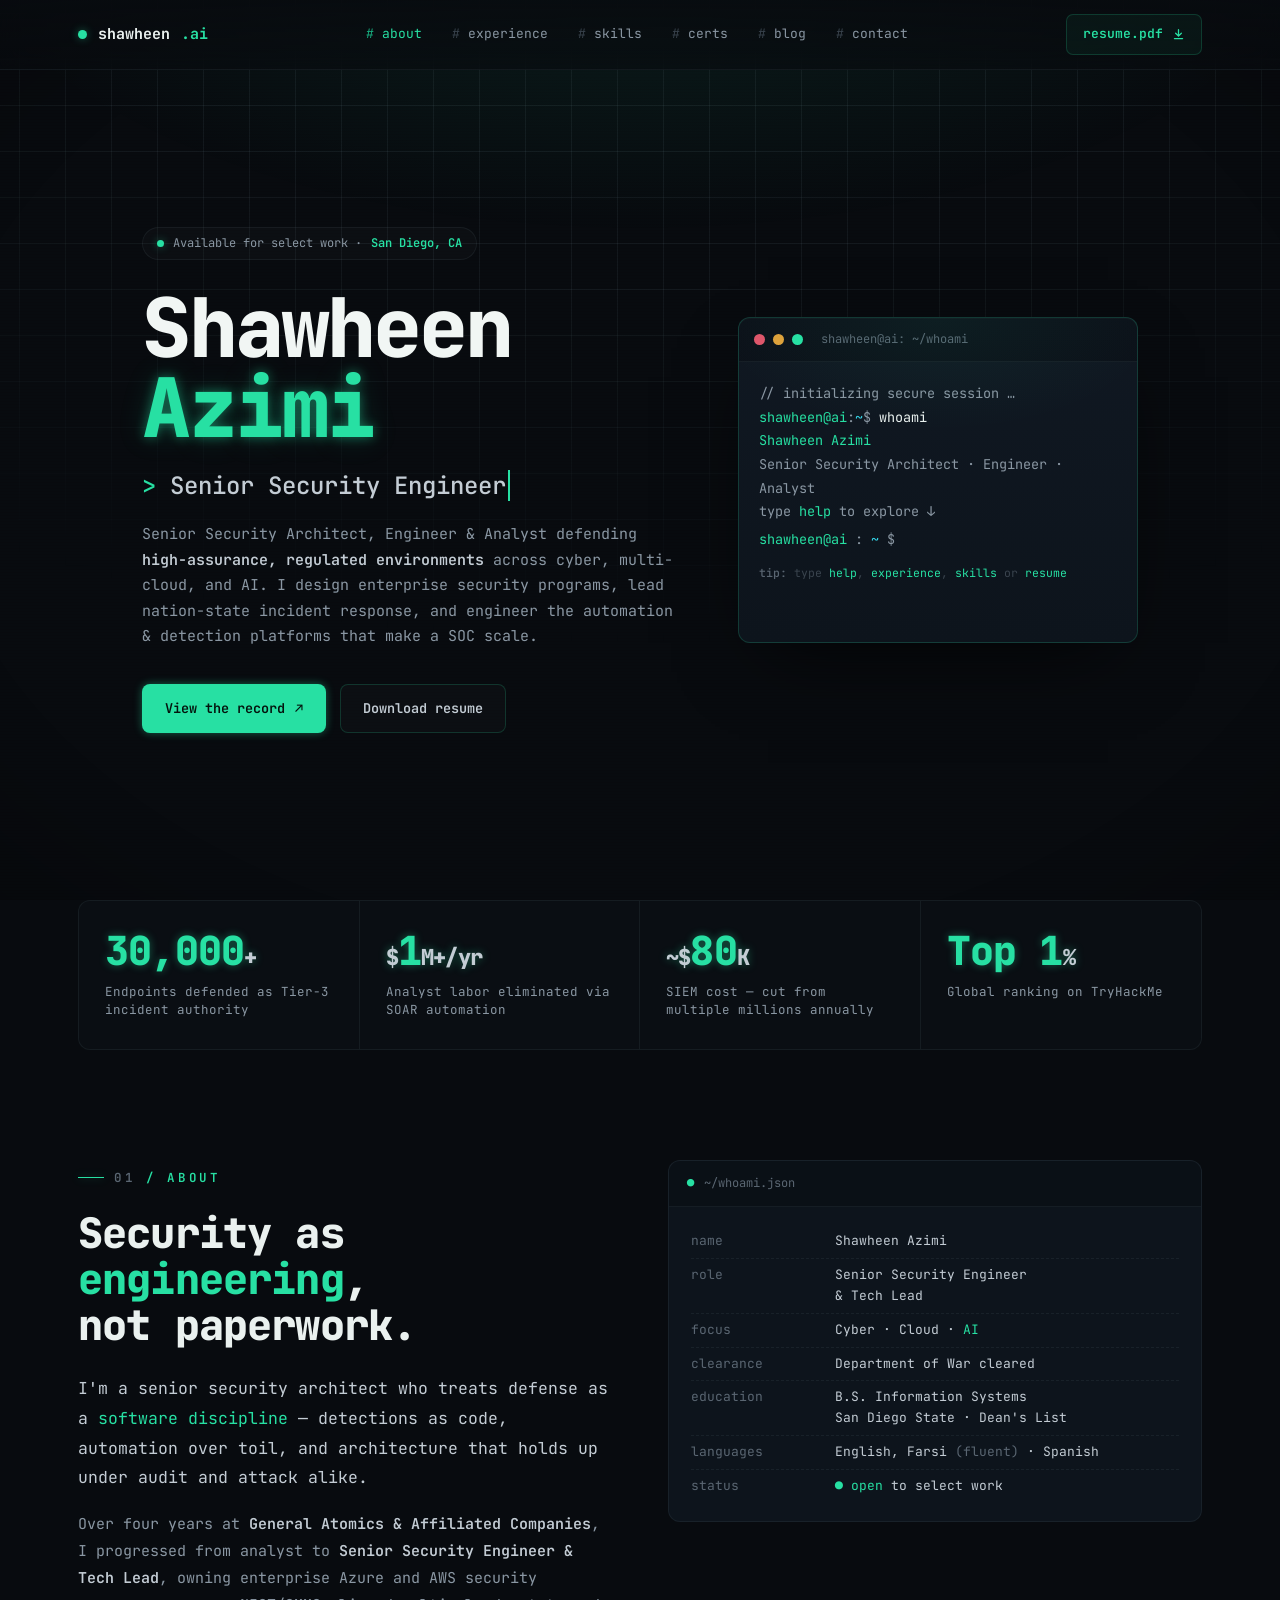
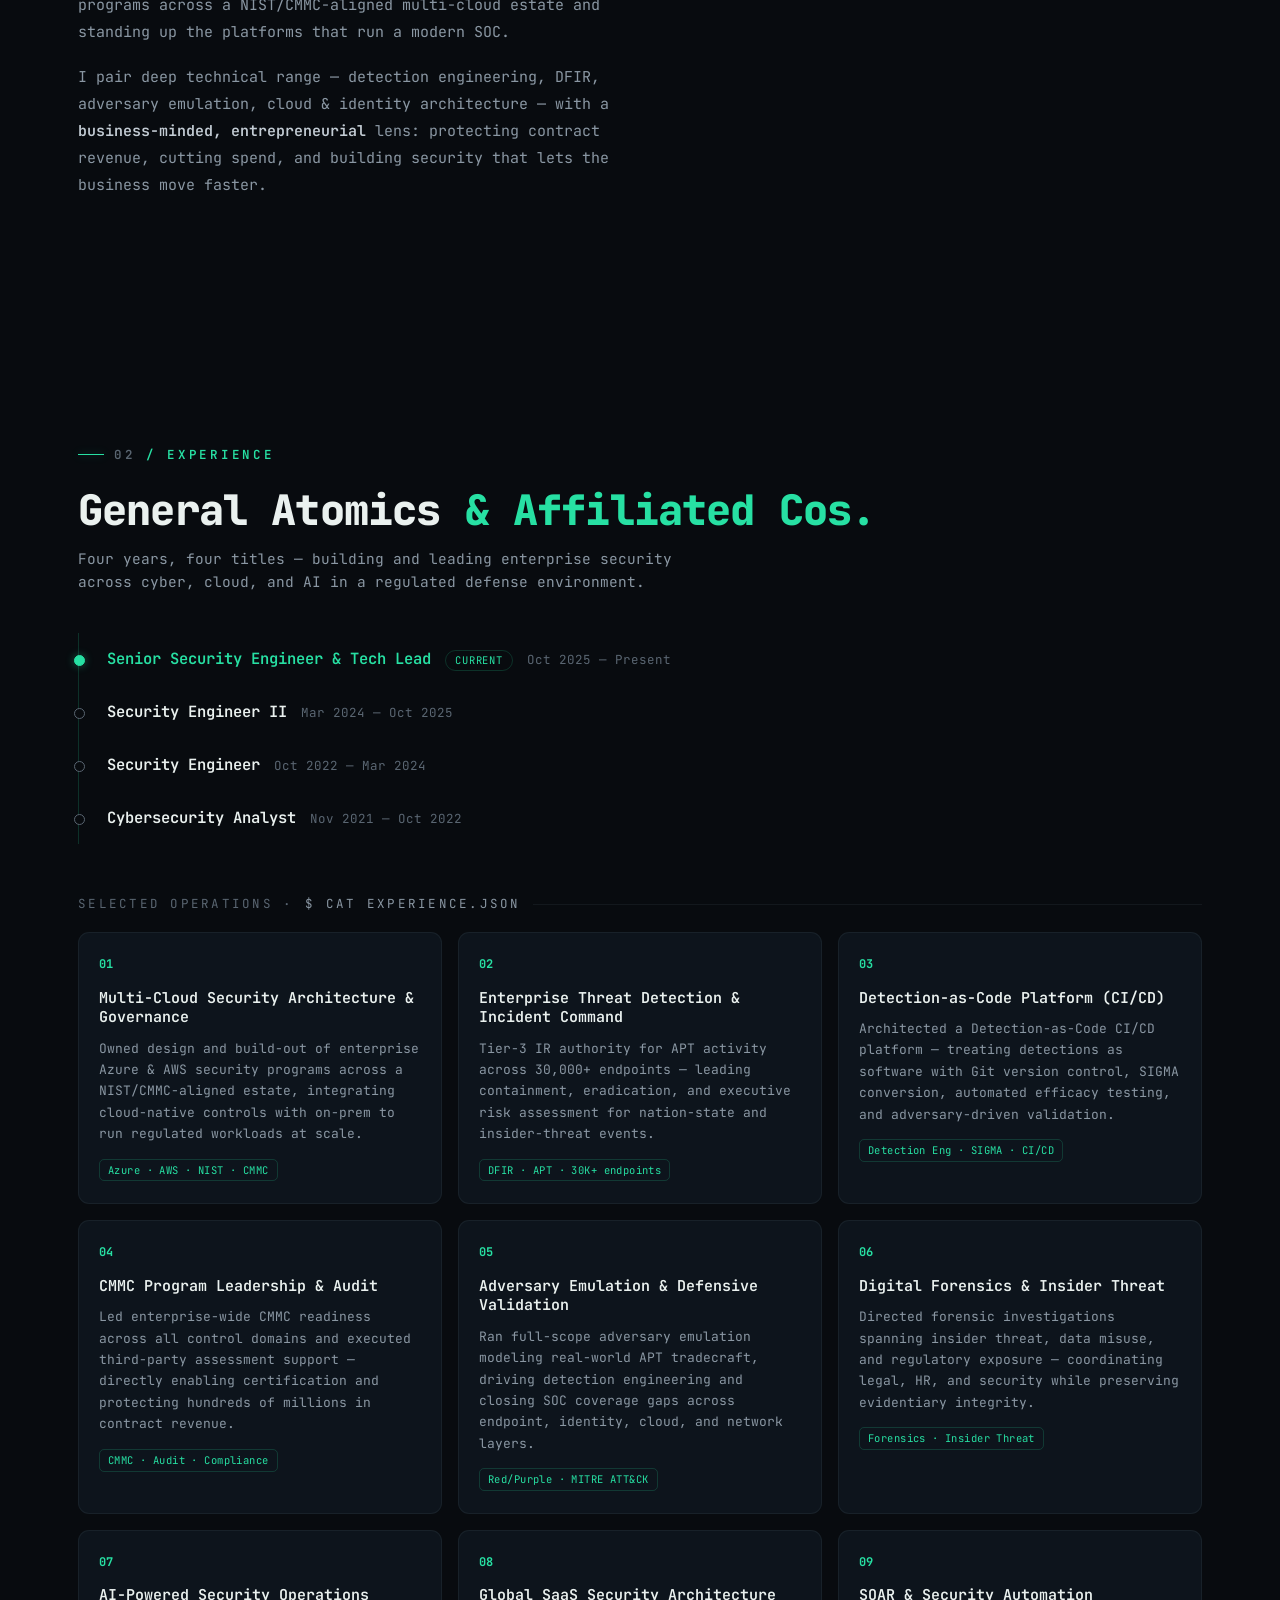
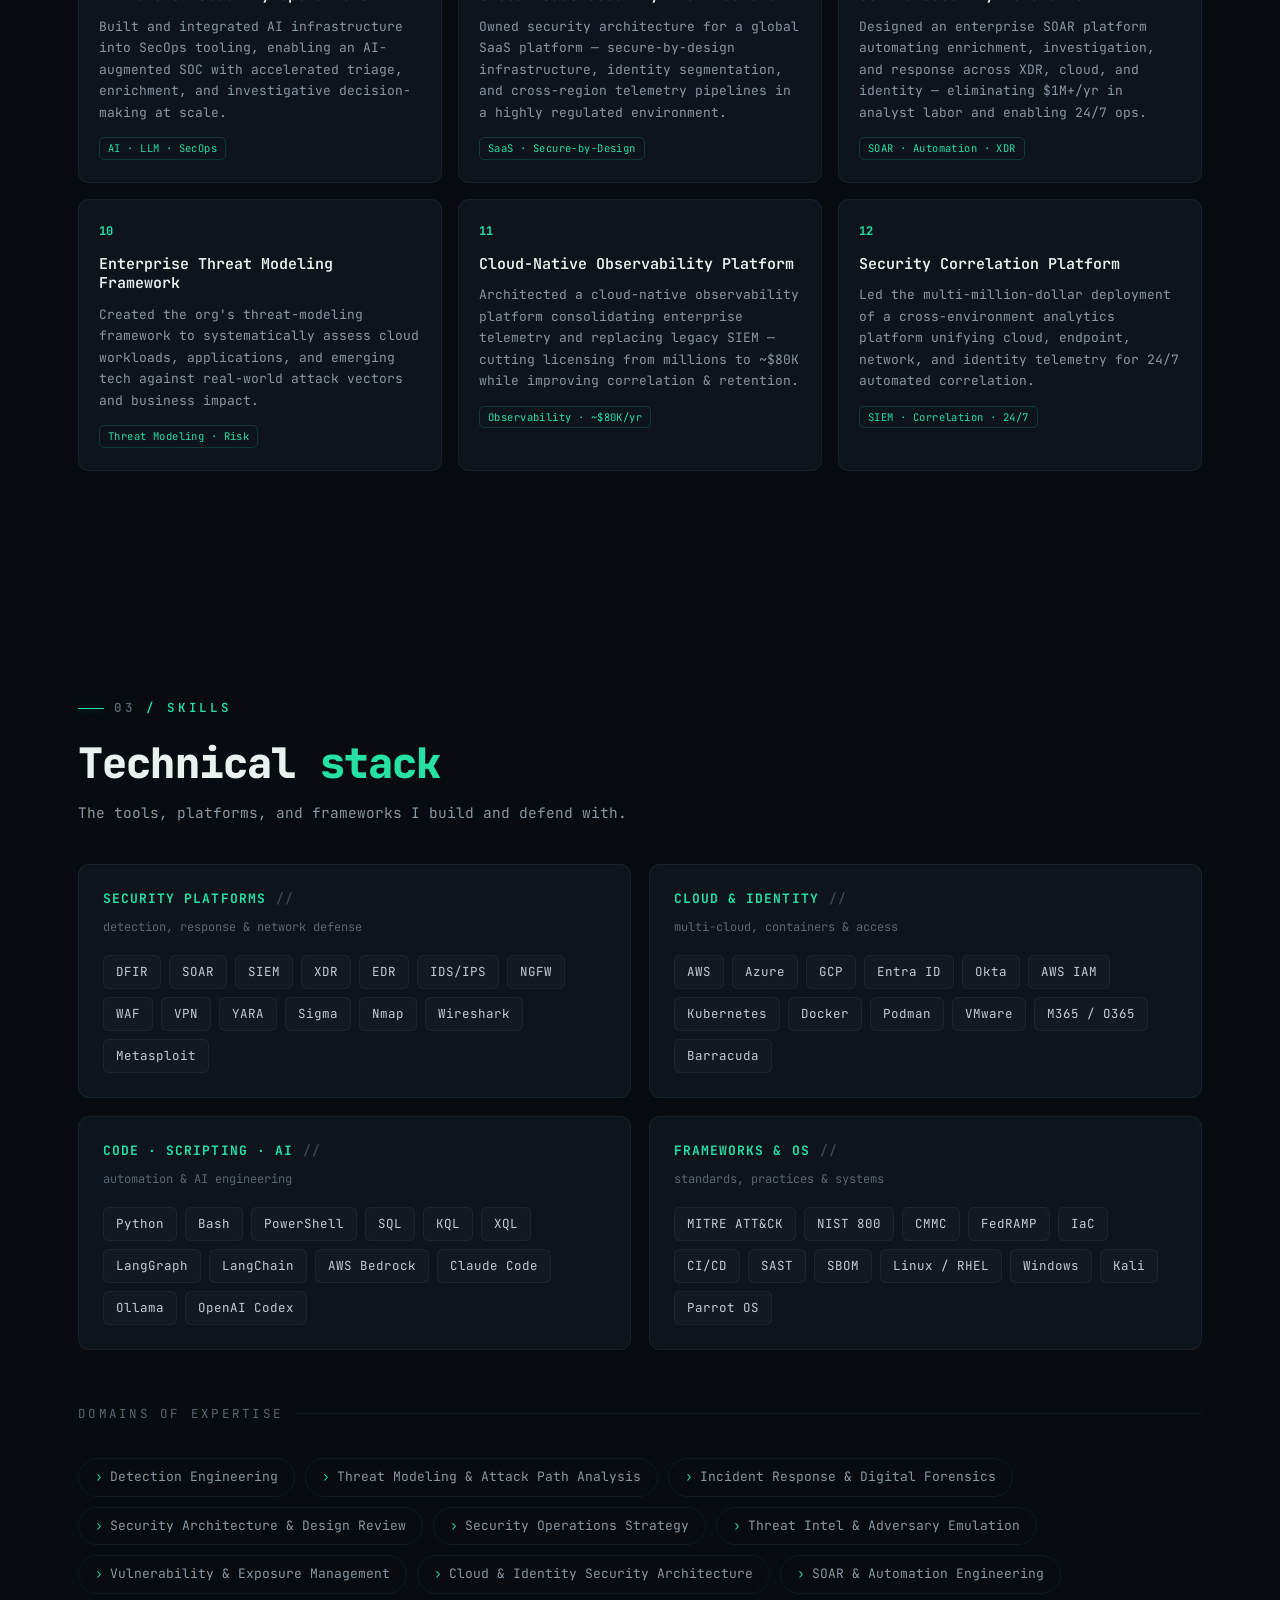
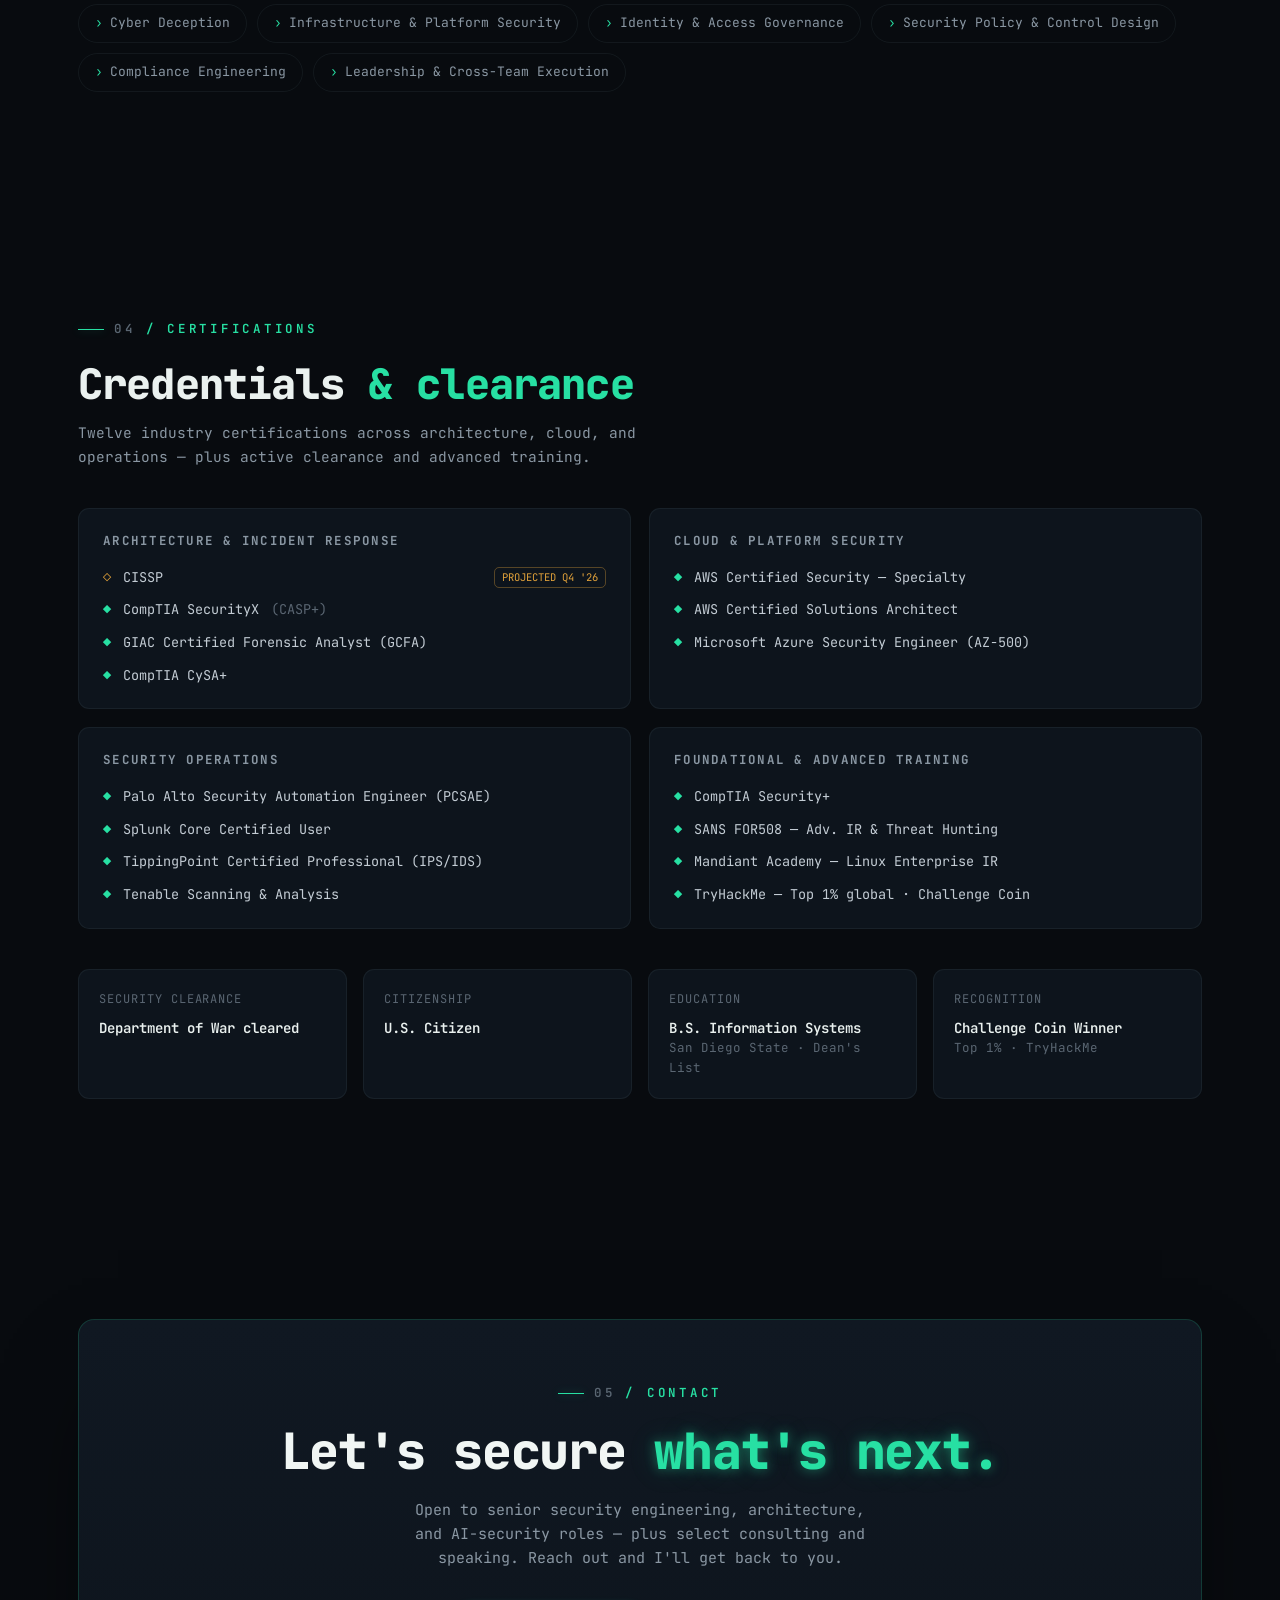
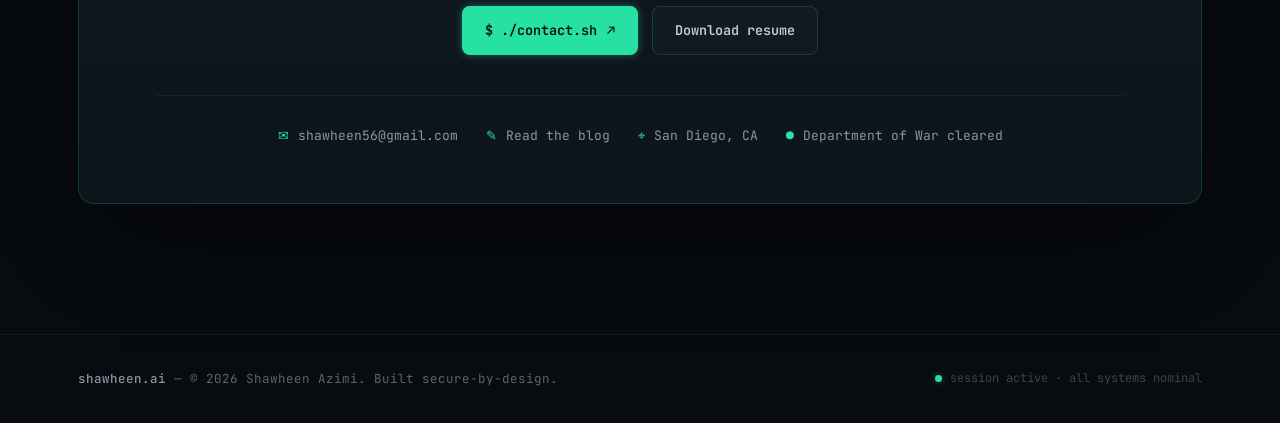
==== shawheen.ai.html @ 7a542aec "Publish personal website" ====
<!DOCTYPE html>
<html lang="en">
<head>
<meta charset="UTF-8" />
<meta name="viewport" content="width=device-width, initial-scale=1.0" />
<title>Shawheen Azimi — Senior Security Engineer & Multi-Cloud Architect</title>
<meta name="description" content="Shawheen Azimi — Senior Security Architect, Engineer & Analyst. Cybersecurity, multi-cloud architecture, and AI security engineering in high-assurance environments." />
<link rel="stylesheet" href="styles.css" />
</head>
<body>
<div class="bg-grid"></div>
<div class="bg-scan"></div>
<div class="bg-vignette"></div>

<!-- ===================== NAV ===================== -->
<nav class="nav">
  <div class="nav-inner">
    <a class="brand" href="#top"><span class="dot"></span>shawheen<span class="tld">.ai</span></a>
    <div class="nav-links">
      <a href="#about"><span class="hash">#</span> about</a>
      <a href="#experience"><span class="hash">#</span> experience</a>
      <a href="#skills"><span class="hash">#</span> skills</a>
      <a href="#certs"><span class="hash">#</span> certs</a>
      <a href="https://shavvheens-newsletter.beehiiv.com/" target="_blank" rel="noopener"><span class="hash">#</span> blog</a>
      <a href="#contact"><span class="hash">#</span> contact</a>
    </div>
    <a class="nav-cta" href="Shawheen Azimi - Resume.pdf" download>
      <span>resume.pdf</span>
      <svg width="13" height="13" viewBox="0 0 16 16" fill="none"><path d="M8 2v8m0 0L4.5 6.5M8 10l3.5-3.5M3 13h10" stroke="currentColor" stroke-width="1.6" stroke-linecap="round" stroke-linejoin="round"/></svg>
    </a>
  </div>
</nav>

<!-- ===================== HERO ===================== -->
<header id="top" class="hero">
  <div class="wrap">
    <div class="hero-grid">
      <div class="hero-copy">
        <span class="status-chip"><span class="live"></span> Available for select work · <b>San Diego, CA</b></span>
        <h1>Shawheen<br><span class="accent">Azimi</span></h1>
        <div class="role-line"><span class="prompt">&gt;</span> <span id="typed" class="typed"></span></div>
        <p class="lede">
          Senior Security Architect, Engineer &amp; Analyst defending <b>high-assurance,
          regulated environments</b> across cyber, multi-cloud, and AI. I design enterprise
          security programs, lead nation-state incident response, and engineer the
          automation &amp; detection platforms that make a SOC scale.
        </p>
        <div class="hero-cta">
          <a class="btn btn-primary" href="#experience">View the record <span class="arr">↗</span></a>
          <a class="btn btn-ghost" href="Shawheen Azimi - Resume.pdf" download>Download resume</a>
        </div>
      </div>

      <!-- interactive terminal -->
      <div class="terminal">
        <div class="term-bar">
          <span class="tdot r"></span><span class="tdot y"></span><span class="tdot g"></span>
          <span class="term-title">shawheen@ai: ~/whoami</span>
        </div>
        <div class="term-body" id="term-body">
          <div class="t-row t-live t-input-row">
            <span class="t-prompt">shawheen@ai</span><span class="t-out">:</span><span class="t-path">~</span><span class="t-out">$</span>
            <input id="term-input" class="t-input" type="text" autocomplete="off" spellcheck="false" aria-label="terminal input" />
          </div>
          <div class="t-hint t-live"><b>tip:</b> type <span class="t-key" style="color:var(--accent)">help</span>, <span style="color:var(--accent)">experience</span>, <span style="color:var(--accent)">skills</span> or <span style="color:var(--accent)">resume</span></div>
        </div>
      </div>
    </div>
  </div>
</header>

<!-- ===================== STATS ===================== -->
<section class="stats" aria-label="Impact">
  <div class="wrap">
    <div class="stats-grid reveal">
      <div class="stat">
        <div class="val"><span data-count="30000">0</span><span class="suf">+</span></div>
        <div class="lbl">Endpoints defended as Tier-3 incident authority</div>
      </div>
      <div class="stat">
        <div class="val"><span class="suf">$</span><span data-count="1">0</span><span class="suf">M+/yr</span></div>
        <div class="lbl">Analyst labor eliminated via SOAR automation</div>
      </div>
      <div class="stat">
        <div class="val"><span class="suf">~$</span><span data-count="80">0</span><span class="suf">K</span></div>
        <div class="lbl">SIEM cost — cut from multiple millions annually</div>
      </div>
      <div class="stat">
        <div class="val">Top <span data-count="1">0</span><span class="suf">%</span></div>
        <div class="lbl">Global ranking on TryHackMe</div>
      </div>
    </div>
  </div>
</section>

<!-- ===================== ABOUT ===================== -->
<section id="about">
  <div class="wrap">
    <div class="about-grid">
      <div class="about-prose reveal">
        <span class="eyebrow"><span class="num">01</span> / about</span>
        <h2 class="section-title">Security as <span class="tk">engineering</span>,<br>not paperwork.</h2>
        <p class="lead" style="margin-top:26px;">
          I'm a senior security architect who treats defense as a <span class="accent">software discipline</span> —
          detections as code, automation over toil, and architecture that holds up under audit and attack alike.
        </p>
        <p>
          Over four years at <b>General Atomics &amp; Affiliated Companies</b>, I progressed from analyst to
          <b>Senior Security Engineer &amp; Tech Lead</b>, owning enterprise Azure and AWS security programs across a
          NIST/CMMC-aligned multi-cloud estate and standing up the platforms that run a modern SOC.
        </p>
        <p>
          I pair deep technical range — detection engineering, DFIR, adversary emulation, cloud &amp; identity
          architecture — with a <b>business-minded, entrepreneurial</b> lens: protecting contract revenue, cutting
          spend, and building security that lets the business move faster.
        </p>
      </div>

      <div class="reveal d1">
        <div class="about-card">
          <div class="file-head"><span class="g">●</span> ~/whoami.json</div>
          <div class="pad">
            <div class="kv"><span class="k">name</span><span class="v">Shawheen Azimi</span></div>
            <div class="kv"><span class="k">role</span><span class="v">Senior Security Engineer<br>&amp; Tech Lead</span></div>
            <div class="kv"><span class="k">focus</span><span class="v">Cyber · Cloud · <span class="accent">AI</span></span></div>
            <div class="kv"><span class="k">clearance</span><span class="v">Department of War cleared</span></div>
            <div class="kv"><span class="k">education</span><span class="v">B.S. Information Systems<br>San Diego State · Dean's List</span></div>
            <div class="kv"><span class="k">languages</span><span class="v">English, Farsi <span style="color:var(--dim)">(fluent)</span> · Spanish</span></div>
            <div class="kv"><span class="k">status</span><span class="v"><span class="accent">● open</span> to select work</span></div>
          </div>
        </div>
      </div>
    </div>
  </div>
</section>

<!-- ===================== EXPERIENCE ===================== -->
<section id="experience">
  <div class="wrap">
    <div class="exp-head reveal">
      <div>
        <span class="eyebrow"><span class="num">02</span> / experience</span>
        <h2 class="section-title">General Atomics <span class="tk">&amp; Affiliated Cos.</span></h2>
        <p class="section-sub">Four years, four titles — building and leading enterprise security across cyber, cloud, and AI in a regulated defense environment.</p>
      </div>
    </div>

    <!-- role progression -->
    <div class="role-track reveal d1">
      <div class="role-item now">
        <div class="rt"><span class="rtitle">Senior Security Engineer &amp; Tech Lead</span><span class="badge-now">CURRENT</span><span class="rdate">Oct 2025 — Present</span></div>
      </div>
      <div class="role-item">
        <div class="rt"><span class="rtitle">Security Engineer II</span><span class="rdate">Mar 2024 — Oct 2025</span></div>
      </div>
      <div class="role-item">
        <div class="rt"><span class="rtitle">Security Engineer</span><span class="rdate">Oct 2022 — Mar 2024</span></div>
      </div>
      <div class="role-item">
        <div class="rt"><span class="rtitle">Cybersecurity Analyst</span><span class="rdate">Nov 2021 — Oct 2022</span></div>
      </div>
    </div>

    <div class="ops-label reveal">selected operations · <span style="color:var(--text-2)">$ cat experience.json</span></div>

    <div class="ops-grid">
      <div class="op-card reveal">
        <span class="idx">01</span>
        <h4>Multi-Cloud Security Architecture &amp; Governance</h4>
        <p>Owned design and build-out of enterprise Azure &amp; AWS security programs across a NIST/CMMC-aligned estate, integrating cloud-native controls with on-prem to run regulated workloads at scale.</p>
        <span class="tag">Azure · AWS · NIST · CMMC</span>
      </div>
      <div class="op-card reveal d1">
        <span class="idx">02</span>
        <h4>Enterprise Threat Detection &amp; Incident Command</h4>
        <p>Tier-3 IR authority for APT activity across 30,000+ endpoints — leading containment, eradication, and executive risk assessment for nation-state and insider-threat events.</p>
        <span class="tag">DFIR · APT · 30K+ endpoints</span>
      </div>
      <div class="op-card reveal d2">
        <span class="idx">03</span>
        <h4>Detection-as-Code Platform (CI/CD)</h4>
        <p>Architected a Detection-as-Code CI/CD platform — treating detections as software with Git version control, SIGMA conversion, automated efficacy testing, and adversary-driven validation.</p>
        <span class="tag">Detection Eng · SIGMA · CI/CD</span>
      </div>
      <div class="op-card reveal">
        <span class="idx">04</span>
        <h4>CMMC Program Leadership &amp; Audit</h4>
        <p>Led enterprise-wide CMMC readiness across all control domains and executed third-party assessment support — directly enabling certification and protecting hundreds of millions in contract revenue.</p>
        <span class="tag">CMMC · Audit · Compliance</span>
      </div>
      <div class="op-card reveal d1">
        <span class="idx">05</span>
        <h4>Adversary Emulation &amp; Defensive Validation</h4>
        <p>Ran full-scope adversary emulation modeling real-world APT tradecraft, driving detection engineering and closing SOC coverage gaps across endpoint, identity, cloud, and network layers.</p>
        <span class="tag">Red/Purple · MITRE ATT&amp;CK</span>
      </div>
      <div class="op-card reveal d2">
        <span class="idx">06</span>
        <h4>Digital Forensics &amp; Insider Threat</h4>
        <p>Directed forensic investigations spanning insider threat, data misuse, and regulatory exposure — coordinating legal, HR, and security while preserving evidentiary integrity.</p>
        <span class="tag">Forensics · Insider Threat</span>
      </div>
      <div class="op-card reveal">
        <span class="idx">07</span>
        <h4>AI-Powered Security Operations</h4>
        <p>Built and integrated AI infrastructure into SecOps tooling, enabling an AI-augmented SOC with accelerated triage, enrichment, and investigative decision-making at scale.</p>
        <span class="tag">AI · LLM · SecOps</span>
      </div>
      <div class="op-card reveal d1">
        <span class="idx">08</span>
        <h4>Global SaaS Security Architecture</h4>
        <p>Owned security architecture for a global SaaS platform — secure-by-design infrastructure, identity segmentation, and cross-region telemetry pipelines in a highly regulated environment.</p>
        <span class="tag">SaaS · Secure-by-Design</span>
      </div>
      <div class="op-card reveal d2">
        <span class="idx">09</span>
        <h4>SOAR &amp; Security Automation</h4>
        <p>Designed an enterprise SOAR platform automating enrichment, investigation, and response across XDR, cloud, and identity — eliminating $1M+/yr in analyst labor and enabling 24/7 ops.</p>
        <span class="tag">SOAR · Automation · XDR</span>
      </div>
      <div class="op-card reveal">
        <span class="idx">10</span>
        <h4>Enterprise Threat Modeling Framework</h4>
        <p>Created the org's threat-modeling framework to systematically assess cloud workloads, applications, and emerging tech against real-world attack vectors and business impact.</p>
        <span class="tag">Threat Modeling · Risk</span>
      </div>
      <div class="op-card reveal d1">
        <span class="idx">11</span>
        <h4>Cloud-Native Observability Platform</h4>
        <p>Architected a cloud-native observability platform consolidating enterprise telemetry and replacing legacy SIEM — cutting licensing from millions to ~$80K while improving correlation &amp; retention.</p>
        <span class="tag">Observability · ~$80K/yr</span>
      </div>
      <div class="op-card reveal d2">
        <span class="idx">12</span>
        <h4>Security Correlation Platform</h4>
        <p>Led the multi-million-dollar deployment of a cross-environment analytics platform unifying cloud, endpoint, network, and identity telemetry for 24/7 automated correlation.</p>
        <span class="tag">SIEM · Correlation · 24/7</span>
      </div>
    </div>
  </div>
</section>

<!-- ===================== SKILLS ===================== -->
<section id="skills">
  <div class="wrap">
    <div class="reveal" style="margin-bottom:40px;">
      <span class="eyebrow"><span class="num">03</span> / skills</span>
      <h2 class="section-title">Technical <span class="tk">stack</span></h2>
      <p class="section-sub">The tools, platforms, and frameworks I build and defend with.</p>
    </div>

    <div class="skills-grid">
      <div class="skill-block reveal">
        <h4>security platforms <span class="c">//</span></h4>
        <div class="sub">detection, response &amp; network defense</div>
        <div class="chips">
          <span class="chip">DFIR</span><span class="chip">SOAR</span><span class="chip">SIEM</span><span class="chip">XDR</span><span class="chip">EDR</span>
          <span class="chip">IDS/IPS</span><span class="chip">NGFW</span><span class="chip">WAF</span><span class="chip">VPN</span>
          <span class="chip">YARA</span><span class="chip">Sigma</span><span class="chip">Nmap</span><span class="chip">Wireshark</span><span class="chip">Metasploit</span>
        </div>
      </div>
      <div class="skill-block reveal d1">
        <h4>cloud &amp; identity <span class="c">//</span></h4>
        <div class="sub">multi-cloud, containers &amp; access</div>
        <div class="chips">
          <span class="chip">AWS</span><span class="chip">Azure</span><span class="chip">GCP</span>
          <span class="chip">Entra ID</span><span class="chip">Okta</span><span class="chip">AWS IAM</span>
          <span class="chip">Kubernetes</span><span class="chip">Docker</span><span class="chip">Podman</span><span class="chip">VMware</span>
          <span class="chip">M365 / O365</span><span class="chip">Barracuda</span>
        </div>
      </div>
      <div class="skill-block reveal">
        <h4>code · scripting · AI <span class="c">//</span></h4>
        <div class="sub">automation &amp; AI engineering</div>
        <div class="chips">
          <span class="chip">Python</span><span class="chip">Bash</span><span class="chip">PowerShell</span>
          <span class="chip">SQL</span><span class="chip">KQL</span><span class="chip">XQL</span>
          <span class="chip">LangGraph</span><span class="chip">LangChain</span><span class="chip">AWS Bedrock</span>
          <span class="chip">Claude Code</span><span class="chip">Ollama</span><span class="chip">OpenAI Codex</span>
        </div>
      </div>
      <div class="skill-block reveal d1">
        <h4>frameworks &amp; OS <span class="c">//</span></h4>
        <div class="sub">standards, practices &amp; systems</div>
        <div class="chips">
          <span class="chip">MITRE ATT&amp;CK</span><span class="chip">NIST 800</span><span class="chip">CMMC</span><span class="chip">FedRAMP</span>
          <span class="chip">IaC</span><span class="chip">CI/CD</span><span class="chip">SAST</span><span class="chip">SBOM</span>
          <span class="chip">Linux / RHEL</span><span class="chip">Windows</span><span class="chip">Kali</span><span class="chip">Parrot OS</span>
        </div>
      </div>
    </div>

    <!-- domains of expertise -->
    <div class="reveal" style="margin-top:54px;">
      <div class="ops-label">domains of expertise</div>
      <div class="domains">
        <span class="domain"><span class="d">›</span>Detection Engineering</span>
        <span class="domain"><span class="d">›</span>Threat Modeling &amp; Attack Path Analysis</span>
        <span class="domain"><span class="d">›</span>Incident Response &amp; Digital Forensics</span>
        <span class="domain"><span class="d">›</span>Security Architecture &amp; Design Review</span>
        <span class="domain"><span class="d">›</span>Security Operations Strategy</span>
        <span class="domain"><span class="d">›</span>Threat Intel &amp; Adversary Emulation</span>
        <span class="domain"><span class="d">›</span>Vulnerability &amp; Exposure Management</span>
        <span class="domain"><span class="d">›</span>Cloud &amp; Identity Security Architecture</span>
        <span class="domain"><span class="d">›</span>SOAR &amp; Automation Engineering</span>
        <span class="domain"><span class="d">›</span>Cyber Deception</span>
        <span class="domain"><span class="d">›</span>Infrastructure &amp; Platform Security</span>
        <span class="domain"><span class="d">›</span>Identity &amp; Access Governance</span>
        <span class="domain"><span class="d">›</span>Security Policy &amp; Control Design</span>
        <span class="domain"><span class="d">›</span>Compliance Engineering</span>
        <span class="domain"><span class="d">›</span>Leadership &amp; Cross-Team Execution</span>
      </div>
    </div>
  </div>
</section>

<!-- ===================== CERTS ===================== -->
<section id="certs">
  <div class="wrap">
    <div class="reveal" style="margin-bottom:40px;">
      <span class="eyebrow"><span class="num">04</span> / certifications</span>
      <h2 class="section-title">Credentials <span class="tk">&amp; clearance</span></h2>
      <p class="section-sub">Twelve industry certifications across architecture, cloud, and operations — plus active clearance and advanced training.</p>
    </div>

    <div class="cert-cats">
      <div class="cert-cat reveal">
        <h4>Architecture &amp; Incident Response</h4>
        <div class="cert-list">
          <div class="cert proj"><span class="mk">◇</span> CISSP <span class="pj">PROJECTED Q4 '26</span></div>
          <div class="cert"><span class="mk">◆</span> CompTIA SecurityX <span style="color:var(--dim)">(CASP+)</span></div>
          <div class="cert"><span class="mk">◆</span> GIAC Certified Forensic Analyst (GCFA)</div>
          <div class="cert"><span class="mk">◆</span> CompTIA CySA+</div>
        </div>
      </div>
      <div class="cert-cat reveal d1">
        <h4>Cloud &amp; Platform Security</h4>
        <div class="cert-list">
          <div class="cert"><span class="mk">◆</span> AWS Certified Security — Specialty</div>
          <div class="cert"><span class="mk">◆</span> AWS Certified Solutions Architect</div>
          <div class="cert"><span class="mk">◆</span> Microsoft Azure Security Engineer (AZ-500)</div>
        </div>
      </div>
      <div class="cert-cat reveal">
        <h4>Security Operations</h4>
        <div class="cert-list">
          <div class="cert"><span class="mk">◆</span> Palo Alto Security Automation Engineer (PCSAE)</div>
          <div class="cert"><span class="mk">◆</span> Splunk Core Certified User</div>
          <div class="cert"><span class="mk">◆</span> TippingPoint Certified Professional (IPS/IDS)</div>
          <div class="cert"><span class="mk">◆</span> Tenable Scanning &amp; Analysis</div>
        </div>
      </div>
      <div class="cert-cat reveal d1">
        <h4>Foundational &amp; Advanced Training</h4>
        <div class="cert-list">
          <div class="cert"><span class="mk">◆</span> CompTIA Security+</div>
          <div class="cert"><span class="mk">◆</span> SANS FOR508 — Adv. IR &amp; Threat Hunting</div>
          <div class="cert"><span class="mk">◆</span> Mandiant Academy — Linux Enterprise IR</div>
          <div class="cert"><span class="mk">◆</span> TryHackMe — Top 1% global · Challenge Coin</div>
        </div>
      </div>
    </div>

    <!-- creds strip -->
    <div class="creds-strip">
      <div class="cred reveal">
        <div class="t">Security Clearance</div>
        <div class="b">Department of War cleared</div>
      </div>
      <div class="cred reveal d1">
        <div class="t">Citizenship</div>
        <div class="b">U.S. Citizen</div>
      </div>
      <div class="cred reveal d2">
        <div class="t">Education</div>
        <div class="b">B.S. Information Systems<br><span style="color:var(--dim);font-weight:400;font-size:12.5px;">San Diego State · Dean's List</span></div>
      </div>
      <div class="cred reveal d3">
        <div class="t">Recognition</div>
        <div class="b">Challenge Coin Winner<br><span style="color:var(--dim);font-weight:400;font-size:12.5px;">Top 1% · TryHackMe</span></div>
      </div>
    </div>
  </div>
</section>

<!-- ===================== CONTACT ===================== -->
<section id="contact" class="contact">
  <div class="wrap">
    <div class="contact-card reveal">
      <div class="contact-inner">
        <span class="eyebrow" style="justify-content:center;"><span class="num">05</span> / contact</span>
        <h2>Let's secure <span class="accent">what's next.</span></h2>
        <p>Open to senior security engineering, architecture, and AI-security roles — plus select consulting and speaking. Reach out and I'll get back to you.</p>
        <div class="contact-actions">
          <a class="btn btn-primary" href="mailto:shawheen56@gmail.com?subject=Let's%20connect">$ ./contact.sh <span class="arr">↗</span></a>
          <a class="btn btn-ghost" href="Shawheen Azimi - Resume.pdf" download>Download resume</a>
        </div>
        <div class="contact-meta">
          <a href="mailto:shawheen56@gmail.com"><span class="ic">✉</span> shawheen56@gmail.com</a>
          <a href="https://shavvheens-newsletter.beehiiv.com/" target="_blank" rel="noopener"><span class="ic">✎</span> Read the blog</a>
          <span><span class="ic">⌖</span> San Diego, CA</span>
          <span><span class="ic">●</span> Department of War cleared</span>
        </div>
      </div>
    </div>
  </div>
</section>

<footer>
  <div class="foot-inner">
    <div class="l"><b>shawheen.ai</b> — © 2026 Shawheen Azimi. Built secure-by-design.</div>
    <div class="r"><span class="live"></span> session active · all systems nominal</div>
  </div>
</footer>

<script src="app.js"></script>
</body>
</html>
---- styles.css ----
/* ============================================================
   shawheen.ai — dark cyber terminal design system
   ============================================================ */

@import url('https://fonts.googleapis.com/css2?family=JetBrains+Mono:ital,wght@0,400;0,500;0,600;0,700;0,800;1,400&display=swap');

:root {
  --bg:        #080b0f;
  --bg-1:      #0a0e13;
  --bg-2:      #0c1219;
  --panel:     #0d141c;
  --panel-2:   #101822;
  --line:      rgba(120,150,160,0.10);
  --line-2:    rgba(39,224,163,0.18);
  --text:      #c3ccd4;
  --text-2:    #8a97a3;
  --dim:       #5a6672;
  --faint:     #3a444e;

  --accent:    #27e0a3;   /* neon green  */
  --accent-d:  #18b283;
  --cyan:      #34d3e6;   /* secondary, sparse */
  --amber:     #e0a13a;   /* warnings / projected */
  --danger:    #e0556a;

  --glow:      0 0 12px rgba(39,224,163,0.45), 0 0 30px rgba(39,224,163,0.18);
  --glow-sm:   0 0 8px rgba(39,224,163,0.40);

  --mono: 'JetBrains Mono', ui-monospace, 'SF Mono', Menlo, monospace;

  --maxw: 1180px;
  --ease: cubic-bezier(.22,.61,.36,1);
}

* { box-sizing: border-box; margin: 0; padding: 0; }

html { scroll-behavior: smooth; scroll-padding-top: 90px; }

body {
  font-family: var(--mono);
  background: var(--bg);
  color: var(--text);
  font-size: 16px;
  line-height: 1.6;
  -webkit-font-smoothing: antialiased;
  overflow-x: hidden;
  position: relative;
}

::selection { background: rgba(39,224,163,0.28); color: #eafff7; }

/* ---- ambient background layers ---- */
.bg-grid, .bg-scan, .bg-vignette { position: fixed; inset: 0; pointer-events: none; z-index: 0; }

.bg-grid {
  background-image:
    linear-gradient(var(--line) 1px, transparent 1px),
    linear-gradient(90deg, var(--line) 1px, transparent 1px);
  background-size: 46px 46px;
  background-position: center;
  mask-image: radial-gradient(ellipse 120% 90% at 50% 0%, #000 35%, transparent 80%);
  animation: gridpan 40s linear infinite;
}
@keyframes gridpan { from { background-position: 0 0; } to { background-position: 0 46px; } }

.bg-scan {
  background: repeating-linear-gradient(0deg, rgba(0,0,0,0.18) 0 1px, transparent 1px 3px);
  opacity: .5;
  mix-blend-mode: multiply;
}

.bg-vignette {
  background:
    radial-gradient(ellipse 90% 60% at 50% -10%, rgba(39,224,163,0.10), transparent 60%),
    radial-gradient(ellipse 100% 100% at 50% 50%, transparent 55%, rgba(0,0,0,0.55) 100%);
}

@media (prefers-reduced-motion: reduce) {
  .bg-grid { animation: none; }
  * { scroll-behavior: auto !important; }
}

/* ---- layout ---- */
.wrap { max-width: var(--maxw); margin: 0 auto; padding: 0 28px; position: relative; z-index: 2; }
section { position: relative; z-index: 2; padding: 110px 0; }

.eyebrow {
  font-size: 12.5px; letter-spacing: .22em; text-transform: uppercase;
  color: var(--accent); display: inline-flex; align-items: center; gap: 10px;
  margin-bottom: 22px; font-weight: 600;
}
.eyebrow::before {
  content: ''; width: 26px; height: 1px; background: var(--accent);
  box-shadow: var(--glow-sm);
}
.eyebrow .num { color: var(--dim); }

h2.section-title {
  font-size: clamp(26px, 4vw, 42px); font-weight: 800; letter-spacing: -.02em;
  color: #eaf1ef; line-height: 1.1;
}
h2.section-title .tk { color: var(--accent); }
.section-sub { color: var(--text-2); margin-top: 14px; max-width: 620px; font-size: 14.5px; }

/* ============================================================
   NAV
   ============================================================ */
.nav {
  position: fixed; top: 0; left: 0; right: 0; z-index: 50;
  backdrop-filter: blur(12px);
  background: linear-gradient(180deg, rgba(8,11,15,0.92), rgba(8,11,15,0.62));
  border-bottom: 1px solid var(--line);
  transition: border-color .3s;
}
.nav-inner { max-width: var(--maxw); margin: 0 auto; padding: 14px 28px;
  display: flex; align-items: center; justify-content: space-between; gap: 20px; }
.brand { display: flex; align-items: center; gap: 11px; font-weight: 700; font-size: 15px; color: #eaf1ef; text-decoration: none; }
.brand .dot { width: 9px; height: 9px; border-radius: 50%; background: var(--accent); box-shadow: var(--glow-sm); animation: pulse 2.4s ease-in-out infinite; }
.brand .tld { color: var(--accent); }
@keyframes pulse { 0%,100%{ opacity:1 } 50%{ opacity:.4 } }

.nav-links { display: flex; align-items: center; gap: 4px; }
.nav-links a {
  color: var(--text-2); text-decoration: none; font-size: 13px; padding: 8px 13px;
  border-radius: 6px; transition: color .2s, background .2s; position: relative;
}
.nav-links a .hash { color: var(--faint); }
.nav-links a:hover { color: var(--text); background: rgba(255,255,255,0.03); }
.nav-links a.active { color: var(--accent); }
.nav-links a.active .hash { color: var(--accent-d); }

.nav-cta {
  display: inline-flex; align-items: center; gap: 9px; font-size: 13px; font-weight: 600;
  color: var(--accent); text-decoration: none; padding: 9px 16px;
  border: 1px solid var(--line-2); border-radius: 7px; background: rgba(39,224,163,0.05);
  transition: all .2s var(--ease);
}
.nav-cta:hover { background: rgba(39,224,163,0.12); box-shadow: var(--glow-sm); transform: translateY(-1px); }
.nav-burger { display: none; }

/* ============================================================
   HERO
   ============================================================ */
.hero { padding: 150px 0 90px; min-height: 100vh; display: flex; align-items: center; }
.hero-grid { display: grid; grid-template-columns: 1.15fr .85fr; gap: 56px; align-items: center; width: 100%; }

.status-chip {
  display: inline-flex; align-items: center; gap: 9px; font-size: 12px; color: var(--text-2);
  border: 1px solid var(--line); border-radius: 100px; padding: 6px 14px; margin-bottom: 28px;
  background: rgba(255,255,255,0.02);
}
.status-chip .live { width: 7px; height: 7px; border-radius: 50%; background: var(--accent); box-shadow: var(--glow-sm); animation: pulse 2s infinite; }
.status-chip b { color: var(--accent); font-weight: 600; }

.hero h1 {
  font-size: clamp(40px, 6.6vw, 82px); font-weight: 800; line-height: .98; letter-spacing: -.035em;
  color: #f1f6f4; margin-bottom: 8px;
}
.hero h1 .accent { color: var(--accent); text-shadow: var(--glow); }

.role-line { font-size: clamp(16px, 2.4vw, 24px); color: var(--text); font-weight: 500; margin: 18px 0 4px; height: 1.4em; }
.role-line .prompt { color: var(--accent); }
.role-line .typed { border-right: 2px solid var(--accent); padding-right: 2px; animation: caret 1s step-end infinite; }
@keyframes caret { 50% { border-color: transparent; } }

.hero p.lede { color: var(--text-2); font-size: 15px; max-width: 540px; margin: 22px 0 34px; line-height: 1.7; }
.hero p.lede b { color: var(--text); font-weight: 600; }

.hero-cta { display: flex; gap: 14px; flex-wrap: wrap; }

.btn {
  display: inline-flex; align-items: center; gap: 10px; font-family: var(--mono);
  font-size: 13.5px; font-weight: 600; text-decoration: none; cursor: pointer;
  padding: 13px 22px; border-radius: 8px; border: 1px solid transparent;
  transition: all .2s var(--ease); white-space: nowrap;
}
.btn-primary { background: var(--accent); color: #04130d; box-shadow: var(--glow-sm); }
.btn-primary:hover { box-shadow: var(--glow); transform: translateY(-2px); background: #34edb0; }
.btn-ghost { border-color: var(--line-2); color: var(--text); background: rgba(255,255,255,0.02); }
.btn-ghost:hover { border-color: var(--accent); color: var(--accent); transform: translateY(-2px); box-shadow: var(--glow-sm); }
.btn .arr { transition: transform .2s; }
.btn:hover .arr { transform: translate(3px,-3px); }

/* hero terminal */
.terminal {
  background: linear-gradient(180deg, var(--panel-2), var(--panel));
  border: 1px solid var(--line-2); border-radius: 12px; overflow: hidden;
  box-shadow: 0 30px 80px -30px rgba(0,0,0,0.8), inset 0 1px 0 rgba(255,255,255,0.03);
  position: relative;
}
.terminal::after { /* faint screen glow */
  content: ''; position: absolute; inset: 0; pointer-events: none;
  background: radial-gradient(ellipse 80% 50% at 50% 0%, rgba(39,224,163,0.06), transparent 70%);
}
.term-bar { display: flex; align-items: center; gap: 8px; padding: 12px 15px; border-bottom: 1px solid var(--line); background: rgba(0,0,0,0.25); }
.term-bar .tdot { width: 11px; height: 11px; border-radius: 50%; background: #2a3038; }
.term-bar .tdot.r { background: #e0556a; } .term-bar .tdot.y { background: #e0a13a; } .term-bar .tdot.g { background: var(--accent); }
.term-title { margin-left: 10px; font-size: 12px; color: var(--dim); }
.term-body { padding: 20px 20px 16px; font-size: 13.5px; line-height: 1.75; min-height: 280px; }
.t-row { white-space: pre-wrap; word-break: break-word; }
.t-prompt { color: var(--accent); }
.t-path { color: var(--cyan); }
.t-cmd { color: #eaf1ef; }
.t-out { color: var(--text-2); }
.t-key { color: var(--accent); }
.t-warn { color: var(--amber); }
.t-input-row { display: flex; align-items: center; gap: 8px; margin-top: 4px; }
.t-input-row .t-prompt { flex: none; }
.t-input { flex: 1; background: none; border: none; outline: none; color: #eaf1ef; font-family: var(--mono); font-size: 13.5px; caret-color: var(--accent); }
.t-hint { color: var(--faint); font-size: 11.5px; margin-top: 12px; }
.t-hint b { color: var(--dim); font-weight: 500; }

/* ============================================================
   STATS
   ============================================================ */
.stats { padding: 0; }
.stats-grid {
  display: grid; grid-template-columns: repeat(4, 1fr); gap: 0;
  border: 1px solid var(--line); border-radius: 12px; overflow: hidden;
  background: var(--bg-1);
}
.stat { padding: 30px 26px; border-right: 1px solid var(--line); position: relative; }
.stat:last-child { border-right: none; }
.stat .val { font-size: clamp(28px, 3.6vw, 40px); font-weight: 800; color: var(--accent); letter-spacing: -.02em; line-height: 1; text-shadow: var(--glow-sm); }
.stat .val .suf { color: var(--text); font-size: .55em; }
.stat .lbl { color: var(--text-2); font-size: 12.5px; margin-top: 12px; line-height: 1.45; }

/* ============================================================
   ABOUT
   ============================================================ */
.about-grid { display: grid; grid-template-columns: 1fr 1fr; gap: 56px; align-items: start; }
.about-card {
  background: var(--panel); border: 1px solid var(--line); border-radius: 12px; overflow: hidden;
}
.about-prose p { color: var(--text-2); font-size: 15px; margin-bottom: 18px; line-height: 1.8; }
.about-prose p b { color: var(--text); font-weight: 600; }
.about-prose .lead { color: var(--text); font-size: 16.5px; }
.about-prose .accent { color: var(--accent); }

.file-head { display: flex; align-items: center; gap: 10px; padding: 13px 18px; border-bottom: 1px solid var(--line); background: rgba(0,0,0,0.2); font-size: 12px; color: var(--dim); }
.file-head .g { color: var(--accent); }
.kv { padding: 6px 0; display: grid; grid-template-columns: 130px 1fr; gap: 14px; font-size: 13px; border-bottom: 1px dashed var(--line); }
.kv:last-child { border-bottom: none; }
.kv .k { color: var(--dim); }
.kv .v { color: var(--text); }
.kv .v .accent { color: var(--accent); }
.about-card .pad { padding: 18px 22px; }

/* ============================================================
   EXPERIENCE
   ============================================================ */
.exp-head { display: flex; align-items: flex-end; justify-content: space-between; gap: 30px; flex-wrap: wrap; margin-bottom: 40px; }

.role-track { display: flex; flex-direction: column; gap: 0; margin-bottom: 50px; border-left: 1px solid var(--line-2); }
.role-item { position: relative; padding: 14px 0 14px 28px; }
.role-item::before { content: ''; position: absolute; left: -5px; top: 22px; width: 9px; height: 9px; border-radius: 50%; background: var(--bg); border: 1px solid var(--dim); }
.role-item.now::before { background: var(--accent); border-color: var(--accent); box-shadow: var(--glow-sm); }
.role-item .rt { display: flex; align-items: baseline; gap: 14px; flex-wrap: wrap; }
.role-item .rtitle { color: #eaf1ef; font-weight: 600; font-size: 15.5px; }
.role-item.now .rtitle { color: var(--accent); }
.role-item .rdate { color: var(--dim); font-size: 12.5px; }
.role-item .rco { color: var(--text-2); font-size: 13px; margin-top: 2px; }
.role-item .badge-now { font-size: 10.5px; color: var(--accent); border: 1px solid var(--line-2); border-radius: 100px; padding: 1px 9px; letter-spacing: .08em; }

.ops-label { font-size: 12.5px; letter-spacing: .18em; text-transform: uppercase; color: var(--dim); margin-bottom: 18px; display: flex; align-items: center; gap: 12px; }
.ops-label::after { content: ''; flex: 1; height: 1px; background: var(--line); }

.ops-grid { display: grid; grid-template-columns: repeat(3, 1fr); gap: 16px; }
.op-card {
  background: var(--panel); border: 1px solid var(--line); border-radius: 11px; padding: 22px 20px;
  transition: all .25s var(--ease); position: relative; overflow: hidden;
}
.op-card::before { content: ''; position: absolute; left: 0; top: 0; bottom: 0; width: 2px; background: var(--accent); transform: scaleY(0); transform-origin: top; transition: transform .3s var(--ease); }
.op-card:hover { border-color: var(--line-2); transform: translateY(-3px); background: var(--panel-2); box-shadow: 0 20px 40px -24px rgba(0,0,0,0.7); }
.op-card:hover::before { transform: scaleY(1); }
.op-card .idx { font-size: 12px; color: var(--accent); font-weight: 700; margin-bottom: 14px; display: block; }
.op-card h4 { font-size: 15px; color: #eaf1ef; font-weight: 600; line-height: 1.3; margin-bottom: 10px; }
.op-card p { font-size: 13px; color: var(--text-2); line-height: 1.65; }
.op-card .tag { display: inline-block; font-size: 10.5px; color: var(--accent); border: 1px solid var(--line-2); border-radius: 5px; padding: 2px 8px; margin-top: 14px; letter-spacing: .04em; }

/* ============================================================
   SKILLS
   ============================================================ */
.skills-grid { display: grid; grid-template-columns: repeat(2, 1fr); gap: 18px; }
.skill-block { background: var(--panel); border: 1px solid var(--line); border-radius: 11px; padding: 24px; }
.skill-block h4 { font-size: 13px; color: var(--accent); letter-spacing: .08em; text-transform: uppercase; margin-bottom: 8px; display: flex; align-items: center; gap: 10px; }
.skill-block h4 .c { color: var(--faint); }
.skill-block .sub { color: var(--dim); font-size: 12px; margin-bottom: 18px; }
.chips { display: flex; flex-wrap: wrap; gap: 8px; }
.chip {
  font-size: 12.5px; color: var(--text); background: rgba(255,255,255,0.025);
  border: 1px solid var(--line); border-radius: 6px; padding: 6px 12px;
  transition: all .18s var(--ease); cursor: default;
}
.chip:hover { border-color: var(--accent); color: var(--accent); background: rgba(39,224,163,0.06); transform: translateY(-2px); box-shadow: var(--glow-sm); }

/* ============================================================
   CERTS + DOMAINS
   ============================================================ */
.cert-cats { display: grid; grid-template-columns: repeat(2, 1fr); gap: 18px; }
.cert-cat { background: var(--panel); border: 1px solid var(--line); border-radius: 11px; padding: 22px 24px; }
.cert-cat h4 { font-size: 12.5px; color: var(--text-2); letter-spacing: .1em; text-transform: uppercase; margin-bottom: 16px; }
.cert-list { display: flex; flex-direction: column; gap: 11px; }
.cert {
  display: flex; align-items: center; gap: 12px; font-size: 13.5px; color: var(--text);
}
.cert .mk { color: var(--accent); flex: none; }
.cert.proj .mk { color: var(--amber); }
.cert .pj { font-size: 10.5px; color: var(--amber); border: 1px solid rgba(224,161,58,0.35); border-radius: 5px; padding: 1px 7px; margin-left: auto; flex: none; }

.domains { display: flex; flex-wrap: wrap; gap: 10px; margin-top: 34px; }
.domain {
  font-size: 13px; color: var(--text-2); border: 1px solid var(--line); border-radius: 100px;
  padding: 8px 16px; transition: all .2s var(--ease);
}
.domain:hover { color: var(--accent); border-color: var(--line-2); transform: translateY(-2px); }
.domain .d { color: var(--accent); margin-right: 7px; }

.creds-strip { display: grid; grid-template-columns: repeat(4, 1fr); gap: 16px; margin-top: 40px; }
.cred { border: 1px solid var(--line); border-radius: 11px; padding: 20px; background: var(--panel); }
.cred .t { font-size: 12px; color: var(--dim); letter-spacing: .08em; text-transform: uppercase; margin-bottom: 10px; }
.cred .b { font-size: 14px; color: #eaf1ef; font-weight: 600; line-height: 1.4; }
.cred .b .accent { color: var(--accent); }
.cred.clearance { border-color: var(--line-2); background: linear-gradient(180deg, rgba(39,224,163,0.06), var(--panel)); }

/* ============================================================
   CONTACT
   ============================================================ */
.contact { padding-bottom: 130px; }
.contact-card {
  background: linear-gradient(180deg, var(--panel-2), var(--panel));
  border: 1px solid var(--line-2); border-radius: 16px; padding: 0; overflow: hidden;
  box-shadow: 0 40px 100px -40px rgba(0,0,0,0.8);
}
.contact-inner { padding: 56px clamp(28px, 6vw, 80px); text-align: center; position: relative; }
.contact h2 { font-size: clamp(28px, 4.5vw, 50px); font-weight: 800; color: #f1f6f4; letter-spacing: -.025em; line-height: 1.05; }
.contact h2 .accent { color: var(--accent); text-shadow: var(--glow); }
.contact p { color: var(--text-2); margin: 20px auto 36px; max-width: 480px; font-size: 15px; }
.contact-actions { display: flex; gap: 14px; justify-content: center; flex-wrap: wrap; }
.contact-meta { display: flex; gap: 28px; justify-content: center; flex-wrap: wrap; margin-top: 40px; padding-top: 30px; border-top: 1px solid var(--line); }
.contact-meta a, .contact-meta span { color: var(--text-2); font-size: 13px; text-decoration: none; display: inline-flex; align-items: center; gap: 9px; transition: color .2s; }
.contact-meta a:hover { color: var(--accent); }
.contact-meta .ic { color: var(--accent); }

/* ============================================================
   FOOTER
   ============================================================ */
footer { border-top: 1px solid var(--line); padding: 34px 0; position: relative; z-index: 2; }
.foot-inner { max-width: var(--maxw); margin: 0 auto; padding: 0 28px; display: flex; align-items: center; justify-content: space-between; gap: 16px; flex-wrap: wrap; }
.foot-inner .l { color: var(--dim); font-size: 12.5px; }
.foot-inner .l b { color: var(--text-2); font-weight: 500; }
.foot-inner .r { color: var(--faint); font-size: 12px; display: flex; align-items: center; gap: 8px; }
.foot-inner .r .live { width: 7px; height: 7px; border-radius: 50%; background: var(--accent); box-shadow: var(--glow-sm); animation: pulse 2s infinite; }

/* ============================================================
   REVEAL ANIMATION
   ============================================================ */
.reveal { opacity: 0; transform: translateY(24px); transition: opacity .7s var(--ease), transform .7s var(--ease); }
.reveal.in { opacity: 1; transform: none; }
.reveal.d1 { transition-delay: .08s; } .reveal.d2 { transition-delay: .16s; }
.reveal.d3 { transition-delay: .24s; } .reveal.d4 { transition-delay: .32s; }
@media (prefers-reduced-motion: reduce) { .reveal { opacity: 1; transform: none; } }

/* ============================================================
   RESPONSIVE
   ============================================================ */
@media (max-width: 940px) {
  .hero-grid { grid-template-columns: 1fr; gap: 44px; }
  .hero { padding-top: 130px; min-height: 0; }
  .about-grid { grid-template-columns: 1fr; gap: 36px; }
  .ops-grid { grid-template-columns: repeat(2, 1fr); }
  .stats-grid { grid-template-columns: repeat(2, 1fr); }
  .stat:nth-child(2) { border-right: none; }
  .stat:nth-child(1), .stat:nth-child(2) { border-bottom: 1px solid var(--line); }
  .creds-strip { grid-template-columns: repeat(2, 1fr); }
}
@media (max-width: 680px) {
  .wrap { padding: 0 18px; }
  section { padding: 80px 0; }
  .nav-links { display: none; }
  .skills-grid, .cert-cats { grid-template-columns: 1fr; }
  .ops-grid { grid-template-columns: 1fr; }
  .nav-cta { padding: 8px 13px; }
}
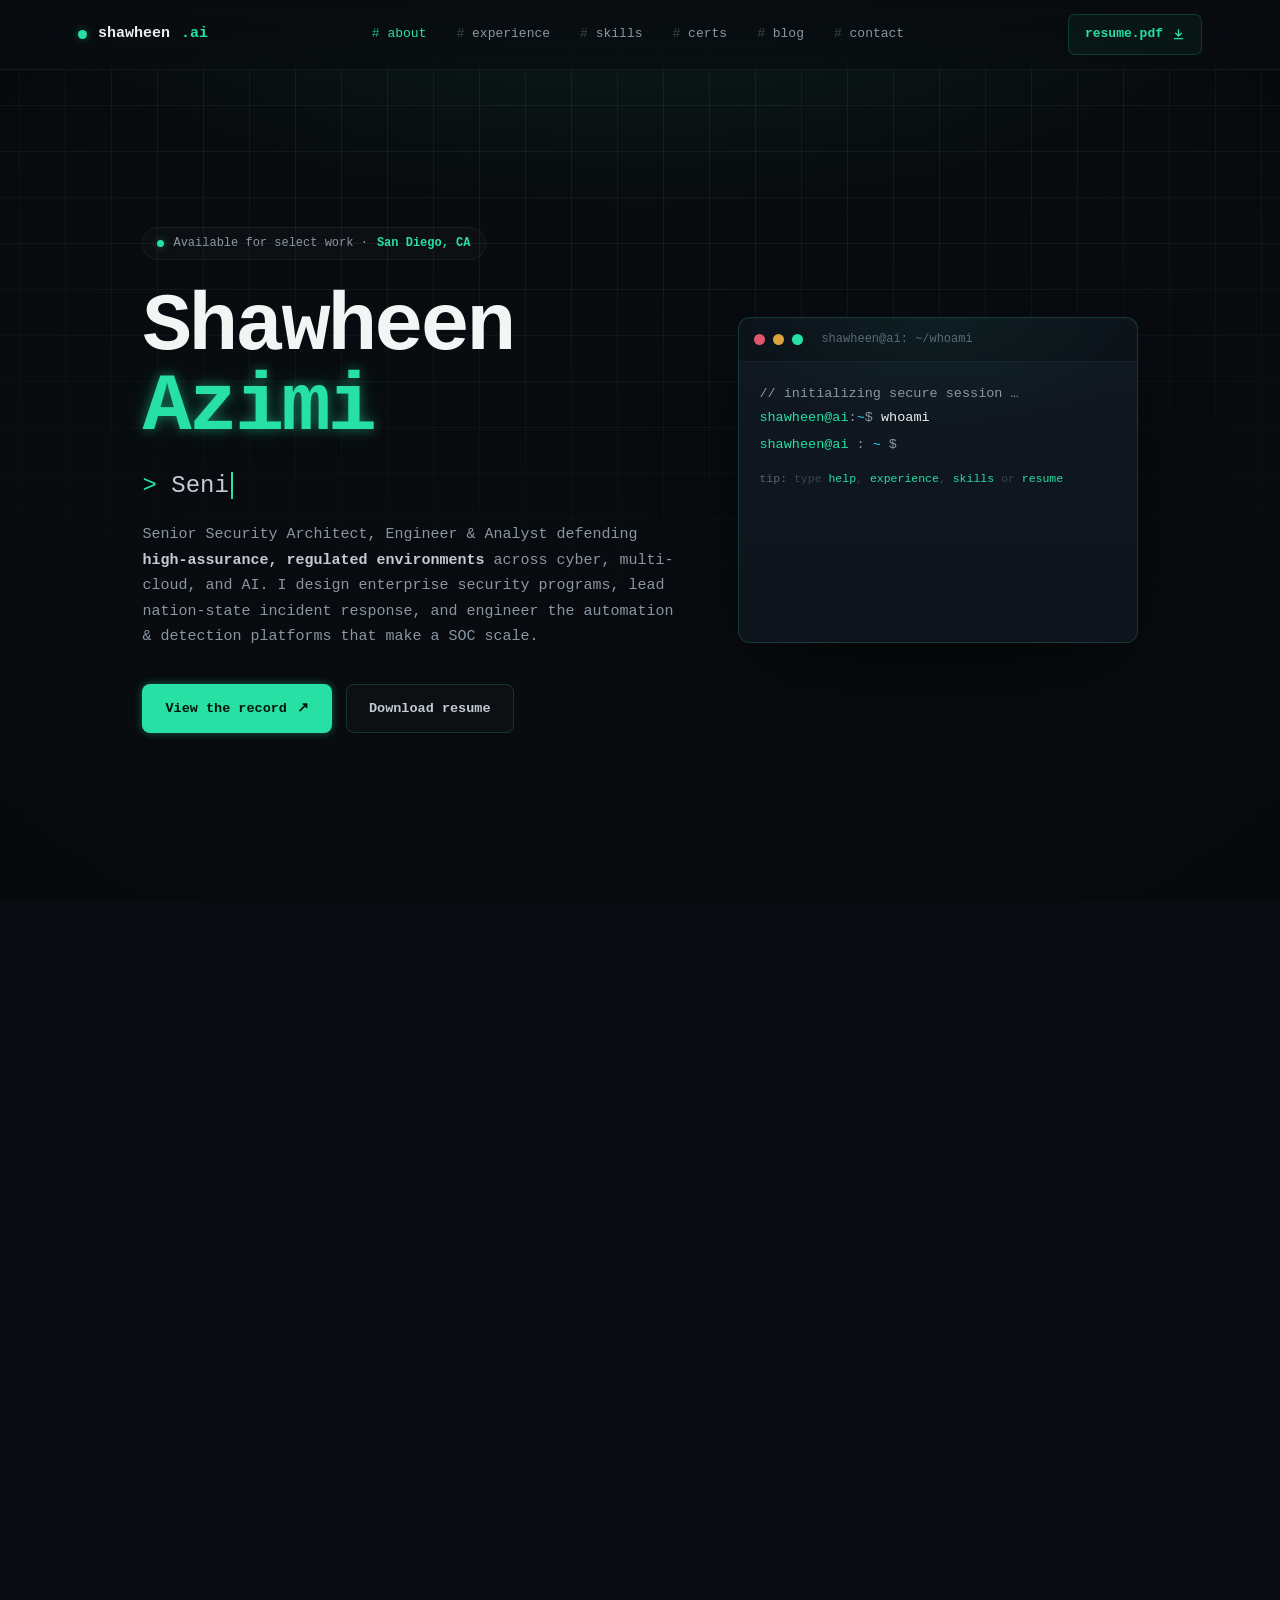
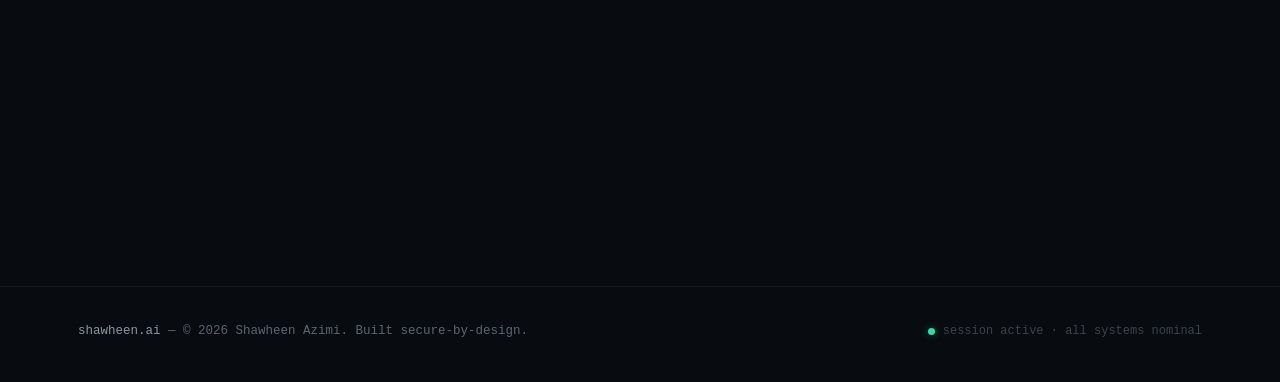
==== commit 011c0fab: "Remediate security hardening findings" ====
--- a/shawheen.ai.html
+++ b/shawheen.ai.html
@@ -3,6 +3,7 @@
 <head>
 <meta charset="UTF-8" />
 <meta name="viewport" content="width=device-width, initial-scale=1.0" />
+<meta http-equiv="Content-Security-Policy" content="default-src 'self'; script-src 'self'; style-src 'self'; font-src 'self'; img-src 'self' data:; object-src 'none'; base-uri 'none'; form-action 'none'; upgrade-insecure-requests" />
 <title>Shawheen Azimi — Senior Security Engineer & Multi-Cloud Architect</title>
 <meta name="description" content="Shawheen Azimi — Senior Security Architect, Engineer & Analyst. Cybersecurity, multi-cloud architecture, and AI security engineering in high-assurance environments." />
 <link rel="stylesheet" href="styles.css" />
@@ -60,9 +61,9 @@
         <div class="term-body" id="term-body">
           <div class="t-row t-live t-input-row">
             <span class="t-prompt">shawheen@ai</span><span class="t-out">:</span><span class="t-path">~</span><span class="t-out">$</span>
-            <input id="term-input" class="t-input" type="text" autocomplete="off" spellcheck="false" aria-label="terminal input" />
+            <input id="term-input" class="t-input" type="text" maxlength="160" autocomplete="off" spellcheck="false" aria-label="terminal input" />
           </div>
-          <div class="t-hint t-live"><b>tip:</b> type <span class="t-key" style="color:var(--accent)">help</span>, <span style="color:var(--accent)">experience</span>, <span style="color:var(--accent)">skills</span> or <span style="color:var(--accent)">resume</span></div>
+          <div class="t-hint t-live"><b>tip:</b> type <span class="t-key">help</span>, <span class="accent-text">experience</span>, <span class="accent-text">skills</span> or <span class="accent-text">resume</span></div>
         </div>
       </div>
     </div>
@@ -100,7 +101,7 @@
       <div class="about-prose reveal">
         <span class="eyebrow"><span class="num">01</span> / about</span>
         <h2 class="section-title">Security as <span class="tk">engineering</span>,<br>not paperwork.</h2>
-        <p class="lead" style="margin-top:26px;">
+        <p class="lead lead-spaced">
           I'm a senior security architect who treats defense as a <span class="accent">software discipline</span> —
           detections as code, automation over toil, and architecture that holds up under audit and attack alike.
         </p>
@@ -125,7 +126,7 @@
             <div class="kv"><span class="k">focus</span><span class="v">Cyber · Cloud · <span class="accent">AI</span></span></div>
             <div class="kv"><span class="k">clearance</span><span class="v">Department of War cleared</span></div>
             <div class="kv"><span class="k">education</span><span class="v">B.S. Information Systems<br>San Diego State · Dean's List</span></div>
-            <div class="kv"><span class="k">languages</span><span class="v">English, Farsi <span style="color:var(--dim)">(fluent)</span> · Spanish</span></div>
+            <div class="kv"><span class="k">languages</span><span class="v">English, Farsi <span class="dim-text">(fluent)</span> · Spanish</span></div>
             <div class="kv"><span class="k">status</span><span class="v"><span class="accent">● open</span> to select work</span></div>
           </div>
         </div>
@@ -161,7 +162,7 @@
       </div>
     </div>
 
-    <div class="ops-label reveal">selected operations · <span style="color:var(--text-2)">$ cat experience.json</span></div>
+    <div class="ops-label reveal">selected operations · <span class="muted-text">$ cat experience.json</span></div>
 
     <div class="ops-grid">
       <div class="op-card reveal">
@@ -243,7 +244,7 @@
 <!-- ===================== SKILLS ===================== -->
 <section id="skills">
   <div class="wrap">
-    <div class="reveal" style="margin-bottom:40px;">
+    <div class="reveal section-intro">
       <span class="eyebrow"><span class="num">03</span> / skills</span>
       <h2 class="section-title">Technical <span class="tk">stack</span></h2>
       <p class="section-sub">The tools, platforms, and frameworks I build and defend with.</p>
@@ -291,7 +292,7 @@
     </div>
 
     <!-- domains of expertise -->
-    <div class="reveal" style="margin-top:54px;">
+    <div class="reveal domains-wrap">
       <div class="ops-label">domains of expertise</div>
       <div class="domains">
         <span class="domain"><span class="d">›</span>Detection Engineering</span>
@@ -317,7 +318,7 @@
 <!-- ===================== CERTS ===================== -->
 <section id="certs">
   <div class="wrap">
-    <div class="reveal" style="margin-bottom:40px;">
+    <div class="reveal section-intro">
       <span class="eyebrow"><span class="num">04</span> / certifications</span>
       <h2 class="section-title">Credentials <span class="tk">&amp; clearance</span></h2>
       <p class="section-sub">Twelve industry certifications across architecture, cloud, and operations — plus active clearance and advanced training.</p>
@@ -328,7 +329,7 @@
         <h4>Architecture &amp; Incident Response</h4>
         <div class="cert-list">
           <div class="cert proj"><span class="mk">◇</span> CISSP <span class="pj">PROJECTED Q4 '26</span></div>
-          <div class="cert"><span class="mk">◆</span> CompTIA SecurityX <span style="color:var(--dim)">(CASP+)</span></div>
+          <div class="cert"><span class="mk">◆</span> CompTIA SecurityX <span class="dim-text">(CASP+)</span></div>
           <div class="cert"><span class="mk">◆</span> GIAC Certified Forensic Analyst (GCFA)</div>
           <div class="cert"><span class="mk">◆</span> CompTIA CySA+</div>
         </div>
@@ -373,11 +374,11 @@
       </div>
       <div class="cred reveal d2">
         <div class="t">Education</div>
-        <div class="b">B.S. Information Systems<br><span style="color:var(--dim);font-weight:400;font-size:12.5px;">San Diego State · Dean's List</span></div>
+        <div class="b">B.S. Information Systems<br><span class="cred-sub">San Diego State · Dean's List</span></div>
       </div>
       <div class="cred reveal d3">
         <div class="t">Recognition</div>
-        <div class="b">Challenge Coin Winner<br><span style="color:var(--dim);font-weight:400;font-size:12.5px;">Top 1% · TryHackMe</span></div>
+        <div class="b">Challenge Coin Winner<br><span class="cred-sub">Top 1% · TryHackMe</span></div>
       </div>
     </div>
   </div>
@@ -388,7 +389,7 @@
   <div class="wrap">
     <div class="contact-card reveal">
       <div class="contact-inner">
-        <span class="eyebrow" style="justify-content:center;"><span class="num">05</span> / contact</span>
+        <span class="eyebrow eyebrow-center"><span class="num">05</span> / contact</span>
         <h2>Let's secure <span class="accent">what's next.</span></h2>
         <p>Open to senior security engineering, architecture, and AI-security roles — plus select consulting and speaking. Reach out and I'll get back to you.</p>
         <div class="contact-actions">
--- a/styles.css
+++ b/styles.css
@@ -1,8 +1,6 @@
 /* ============================================================
    shawheen.ai — dark cyber terminal design system
    ============================================================ */
-
-@import url('https://fonts.googleapis.com/css2?family=JetBrains+Mono:ital,wght@0,400;0,500;0,600;0,700;0,800;1,400&display=swap');
 
 :root {
   --bg:        #080b0f;
@@ -26,7 +24,7 @@
   --glow:      0 0 12px rgba(39,224,163,0.45), 0 0 30px rgba(39,224,163,0.18);
   --glow-sm:   0 0 8px rgba(39,224,163,0.40);
 
-  --mono: 'JetBrains Mono', ui-monospace, 'SF Mono', Menlo, monospace;
+  --mono: ui-monospace, 'SF Mono', 'Cascadia Code', 'Roboto Mono', Menlo, Consolas, monospace;
 
   --maxw: 1180px;
   --ease: cubic-bezier(.22,.61,.36,1);
@@ -209,6 +207,14 @@
 .t-input { flex: 1; background: none; border: none; outline: none; color: #eaf1ef; font-family: var(--mono); font-size: 13.5px; caret-color: var(--accent); }
 .t-hint { color: var(--faint); font-size: 11.5px; margin-top: 12px; }
 .t-hint b { color: var(--dim); font-weight: 500; }
+.accent-text { color: var(--accent); }
+.dim-text { color: var(--dim); }
+.muted-text { color: var(--text-2); }
+.lead-spaced { margin-top: 26px; }
+.section-intro { margin-bottom: 40px; }
+.domains-wrap { margin-top: 54px; }
+.cred-sub { color: var(--dim); font-weight: 400; font-size: 12.5px; }
+.eyebrow-center { justify-content: center; }
 
 /* ============================================================
    STATS
